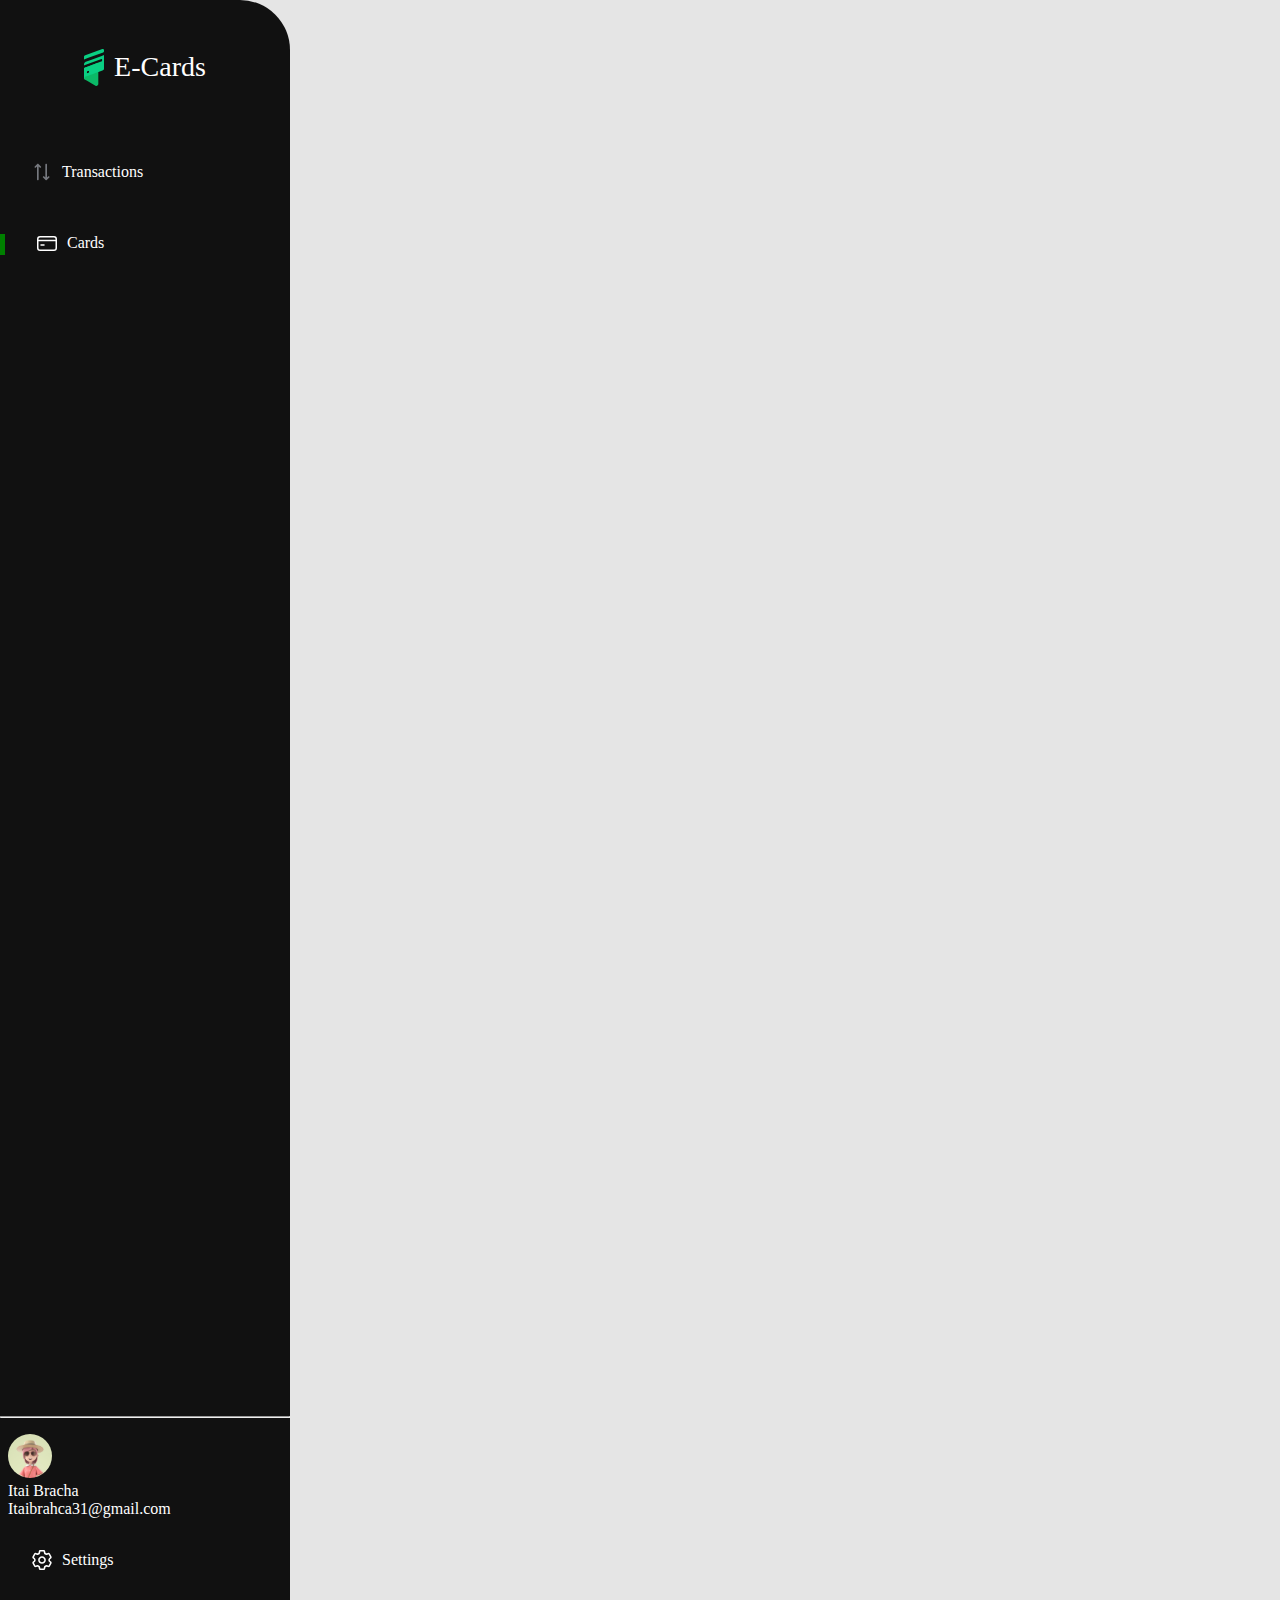
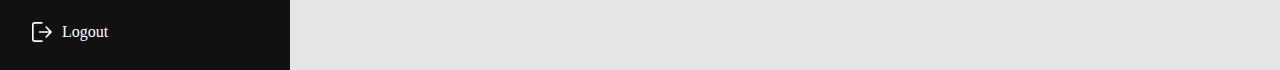
==== e-card/index.html @ f879892e "update projects" ====
<!DOCTYPE html>
<html lang="en">
    <head>
        <meta charset="UTF-8" />
        <meta http-equiv="X-UA-Compatible" content="IE=edge" />
        <meta name="viewport" content="width=device-width, initial-scale=1.0" />
        <link rel="stylesheet" href="../../global.css" />
        <link rel="stylesheet" href="style.css" />
        <title>Document</title>
    </head>
    <body>
        <div class="container">
            <div class="row">
                <div class="col-2">
                    <div class="left-menu">
                        <div class="title">
                            <label>
                                <img src="icons/icon-wallet.svg" alt="wallet" />
                                <span>E-Cards</span>
                            </label>
                        </div>
                        <div class="menu-list">
                            <div class="menu-item transactions">
                                <div class="menu-item-title">
                                    <a href="#">
                                        <label>
                                            <img
                                                src="./icons/icon-arrows.svg"
                                                alt=""
                                            />
                                            <span>Transactions</span>
                                        </label>
                                    </a>
                                </div>
                            </div>
                            <div class="menu-item card">
                                <div class="menu-item-block active">
                                    <div class="menu-item-title">
                                        <a href="#">
                                            <label>
                                                <img
                                                    src="./icons/icon-card.svg"
                                                    alt=""
                                                />
                                                <span>Cards</span>
                                            </label>
                                        </a>
                                    </div>
                                </div>
                            </div>
                        </div>
                        <div class="user-menu">
                            <div><hr /></div>
                            <div class="user-info">
                                <div class="row">
                                    <div class="col-3">
                                        <img
                                            src="./icons/icon-user-logo.svg"
                                            alt=""
                                        />
                                    </div>
                                    <div class="col">
                                        <p class="user-name">Itai Bracha</p>
                                        <p class="user-email">
                                            Itaibrahca31@gmail.com
                                        </p>
                                    </div>
                                </div>
                            </div>
                            <div class="menu-item settings">
                                <div class="menu-item-block">
                                    <div class="menu-item-title">
                                        <a href="#">
                                            <label>
                                                <img
                                                    src="./icons/icon-settings.svg"
                                                    alt=""
                                                />
                                                <span>Settings</span>
                                            </label>
                                        </a>
                                    </div>
                                </div>
                            </div>
                            <div class="menu-item logout">
                                <div class="menu-item-block">
                                    <div class="menu-item-title">
                                        <a href="#">
                                            <label>
                                                <img
                                                    src="./icons/icon-logout.svg"
                                                    alt=""
                                                />
                                                <span>Logout</span>
                                            </label>
                                        </a>
                                    </div>
                                </div>
                            </div>
                        </div>
                    </div>
                </div>
                <div class="col-10">
                    <div class="row">
                        <div class="col-4">
                            <h2>Cards</h2>
                        </div>
                    </div>
                    <div class="row">
                        <div class="bank-card">
                            <div class="row">
                                <div class="col-8 balance-info">
                                    <p>Current Balance</p>
                                    <p>$4,570,80</p>
                                </div>
                                <div class="col-4 bank-card_log">
                                    <img src="./icons/icon-visa.svg" alt="" />
                                </div>
                            </div>
                            <div class="row">
                                <div class="col-12">
                                    <p>5294 2436 4780 2468</p>
                                </div>
                            </div>
                            <div class="row">
                                <div class="col-4">
                                    <p>NAME</p>
                                    <p>Itai Bracha</p>
                                </div>
                                <div class="col-4">
                                    <p>Valid Thru</p>
                                    <p>12/24</p>
                                </div>
                                <div class="col-3">
                                    <p>CVV</p>
                                    <p>344</p>
                                </div>
                            </div>
                        </div>
                        <div class="bank-card_empty">
                            <img src="./icons/icon-add-card.svg" alt="" />
                            <p>Add new Card</p>
                        </div>
                    </div>
                    <div class="row">
                        
                        <div class="col-4">
                            <h2>Transactions</h2>
                        </div>
                    </div>
                    <input id="input" type="text" />
        <button id="find">find</button>
                    <div class="row">
                    
                        <div class="transactions-table">
                            
        <table class="table">
            <table id="test">
                <tr class="headTable">
                    <th></th>
                    <th colspan="2">Name</th>
                    <th colspan="2">User credentials</th>
                    <th>Last Transcation</th>
                    <th>Status</th>
                    <th>End date</th>
                    <th>Total used</th>
                    <th></th>
                </tr>
            </table>
        </table>
        
        <script src="table.js"></script>

                        </div>
                    </div>
                </div>
            </div>
        </div>
    </body>
</html>
---- e-card/style.css ----
body {
    font-size: 16px;
    background: #e5e5e5;
    margin: 0;
    font-family: 'Inter', sans-serif;
}



.container {
    width: 100%;
    height: 100%;
    display: flex;
    background-color: var(--main-background-color);
    font-family: 'Inter';
    overflow: auto;
}

.container .col-2 {
    background: #111111;
    height: 100%;
    border-radius: 0px 50px 0px 0px;
    min-width: 290px;
    width: 290px;
}

.left-menu {
    display: flex;
    flex-direction: column;
    justify-content: space-between;
    height: 100%;
}

.menu-list {
    flex: 1;
}

.title {
    padding-top: 3rem;
    color: #ffffff;
    text-align: center;
}

.menu-list {
    padding-top: 3rem;
}

.left-menu label span {
    font-size: 28px;
}

.left-menu label img {
    margin-right: 10px;
}

.left-menu label {
    display: inline-flex;
    align-items: center;
}

.active {
    border-left: 5px solid green;
    color: #ffffff;
}

.user-info {
    color: #ffffff;
    padding: 0.5rem 0.5rem 0.5rem 0.5rem;
}

.user-info p {
    margin: 0;
}

.menu-item {
    color: #babec8;
    padding: 1.5rem 0 1.5rem 0;
}

.menu-item-title {
    margin-left: 2rem;
}

.menu-item-title label {
    display: inline-flex;
    align-items: center;
}

.menu-item-title label span {
    font-size: 1rem;
}

.menu-item-title a {
    text-decoration: none;
    color: #ffffff; 
}

.bank-card {
    width: 315px;
    height: 184px;
    background: linear-gradient(138.85deg, #0acf83 20.79%, #0bb967 83.47%);
    box-shadow: 0px 4px 30px rgba(0, 0, 0, 0.12);
    border-radius: 12px;
    color: #ffffff;
    margin: 10px;
}

.bank-card .row {
    padding-left: 1rem;
}

.bank-card_log {
    padding: 1rem;
}

.col-4 p{
    margin: 5px;
}

.col-3 p{
    margin: 5px;
}

.col-12 p{
margin: 5px;
}

.bank-card_empty {
    display: flex;
    flex-direction: column;
    justify-content: center;
    width: 315px;
    padding: 3rem 0 3rem 0;
    align-items: center;
    border: 2px dashed #6b6f7b;
    border-radius: 12px;
    box-sizing: border-box;
    cursor: pointer;
    margin: 10px;
}


.transactions-table{
    margin: 10px;
    background-color: white;
    border-radius: 10px;
}

.done {
    color: green;
}
.pending {
    color: orange;
}

.table {
    font-family: Cambria, Cochin, Georgia, Times, 'Times New Roman', serif;
    background-color: #ffffff;
    border-collapse: collapse;
    border-radius: 30px 30px 0px 0px;
}

.upRow {
    font-size: 16px;
    font-weight: 600;
}

.headTable {
    border-bottom: solid black;
    font-size: 18px;
}

tr td {
    padding: 5px;
    text-align: left;
}

tr th {
    padding: 8px;
    text-align: left;
    visibility: center;
}

.dot {
    writing-mode: tb-rl;
    text-align: center;
}

#input{
    margin: 10px;
}

.col-4{
    margin: 10px;
}
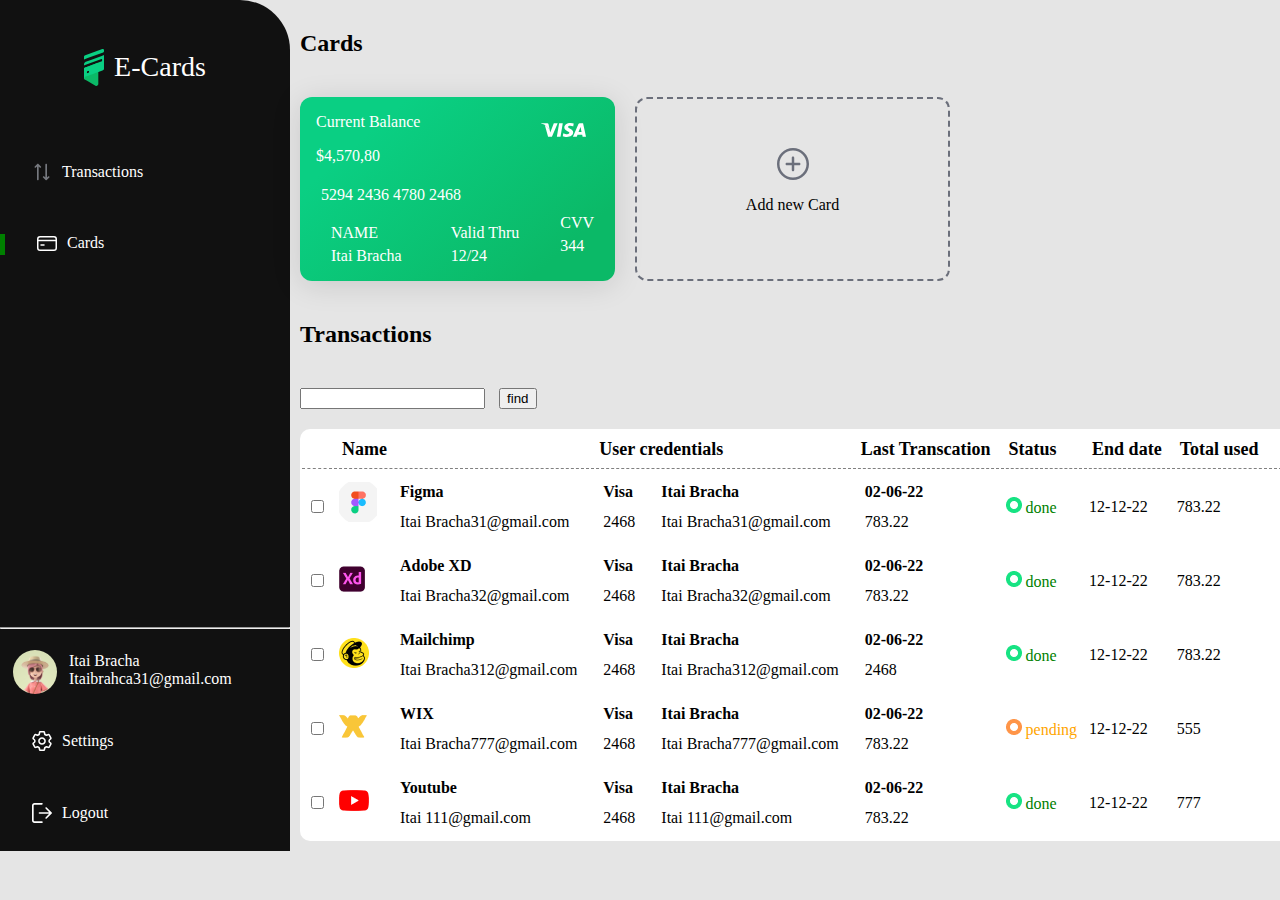
==== commit dd865953: "update projects" ====
--- a/e-card/index.html
+++ b/e-card/index.html
@@ -1,162 +1,142 @@
 <!DOCTYPE html>
 <html lang="en">
-    <head>
-        <meta charset="UTF-8" />
-        <meta http-equiv="X-UA-Compatible" content="IE=edge" />
-        <meta name="viewport" content="width=device-width, initial-scale=1.0" />
-        <link rel="stylesheet" href="../../global.css" />
-        <link rel="stylesheet" href="style.css" />
-        <title>Document</title>
-    </head>
-    <body>
-        <div class="container">
-            <div class="row">
-                <div class="col-2">
-                    <div class="left-menu">
-                        <div class="title">
-                            <label>
-                                <img src="icons/icon-wallet.svg" alt="wallet" />
-                                <span>E-Cards</span>
-                            </label>
-                        </div>
-                        <div class="menu-list">
-                            <div class="menu-item transactions">
-                                <div class="menu-item-title">
-                                    <a href="#">
-                                        <label>
-                                            <img
-                                                src="./icons/icon-arrows.svg"
-                                                alt=""
-                                            />
-                                            <span>Transactions</span>
-                                        </label>
-                                    </a>
-                                </div>
-                            </div>
-                            <div class="menu-item card">
-                                <div class="menu-item-block active">
-                                    <div class="menu-item-title">
-                                        <a href="#">
-                                            <label>
-                                                <img
-                                                    src="./icons/icon-card.svg"
-                                                    alt=""
-                                                />
-                                                <span>Cards</span>
-                                            </label>
-                                        </a>
-                                    </div>
-                                </div>
-                            </div>
-                        </div>
-                        <div class="user-menu">
-                            <div><hr /></div>
-                            <div class="user-info">
-                                <div class="row">
-                                    <div class="col-3">
-                                        <img
-                                            src="./icons/icon-user-logo.svg"
-                                            alt=""
-                                        />
-                                    </div>
-                                    <div class="col">
-                                        <p class="user-name">Itai Bracha</p>
-                                        <p class="user-email">
-                                            Itaibrahca31@gmail.com
-                                        </p>
-                                    </div>
-                                </div>
-                            </div>
-                            <div class="menu-item settings">
-                                <div class="menu-item-block">
-                                    <div class="menu-item-title">
-                                        <a href="#">
-                                            <label>
-                                                <img
-                                                    src="./icons/icon-settings.svg"
-                                                    alt=""
-                                                />
-                                                <span>Settings</span>
-                                            </label>
-                                        </a>
-                                    </div>
-                                </div>
-                            </div>
-                            <div class="menu-item logout">
-                                <div class="menu-item-block">
-                                    <div class="menu-item-title">
-                                        <a href="#">
-                                            <label>
-                                                <img
-                                                    src="./icons/icon-logout.svg"
-                                                    alt=""
-                                                />
-                                                <span>Logout</span>
-                                            </label>
-                                        </a>
-                                    </div>
-                                </div>
-                            </div>
-                        </div>
-                    </div>
+  <head>
+    <meta charset="UTF-8" />
+    <meta http-equiv="X-UA-Compatible" content="IE=edge" />
+    <meta name="viewport" content="width=device-width, initial-scale=1.0" />
+    <link rel="stylesheet" href="../../global.css" />
+    <link rel="stylesheet" href="style.css" />
+    <title>Document</title>
+  </head>
+  <body>
+    <div class="container">
+      <div class="row">
+        <div class="col-2">
+          <div class="left-menu">
+            <div class="title">
+              <label>
+                <img src="icons/icon-wallet.svg" alt="wallet" />
+                <span>E-Cards</span>
+              </label>
+            </div>
+            <div class="menu-list">
+              <div class="menu-item transactions">
+                <div class="menu-item-title">
+                  <a href="#">
+                    <label>
+                      <img src="./icons/icon-arrows.svg" alt="" />
+                      <span>Transactions</span>
+                    </label>
+                  </a>
                 </div>
-                <div class="col-10">
-                    <div class="row">
-                        <div class="col-4">
-                            <h2>Cards</h2>
-                        </div>
-                    </div>
-                    <div class="row">
-                        <div class="bank-card">
-                            <div class="row">
-                                <div class="col-8 balance-info">
-                                    <p>Current Balance</p>
-                                    <p>$4,570,80</p>
-                                </div>
-                                <div class="col-4 bank-card_log">
-                                    <img src="./icons/icon-visa.svg" alt="" />
-                                </div>
-                            </div>
-                            <div class="row">
-                                <div class="col-12">
-                                    <p>5294 2436 4780 2468</p>
-                                </div>
-                            </div>
-                            <div class="row">
-                                <div class="col-4">
-                                    <p>NAME</p>
-                                    <p>Itai Bracha</p>
-                                </div>
-                                <div class="col-4">
-                                    <p>Valid Thru</p>
-                                    <p>12/24</p>
-                                </div>
-                                <div class="col-3">
-                                    <p>CVV</p>
-                                    <p>344</p>
-                                </div>
-                            </div>
-                        </div>
-                        <div class="bank-card_empty">
-                            <img src="./icons/icon-add-card.svg" alt="" />
-                            <p>Add new Card</p>
-                        </div>
-                    </div>
-                    <div class="row">
-                        
-                        <div class="col-4">
-                            <h2>Transactions</h2>
-                        </div>
-                    </div>
-                    <input id="input" type="text" />
-        <button id="find">find</button>
-                    <div class="row">
-                    
-                        <div class="transactions-table">
-                            
-        <table class="table">
-            <table id="test">
-                <tr class="headTable">
+              </div>
+              <div class="menu-item card">
+                <div class="menu-item-block active">
+                  <div class="menu-item-title">
+                    <a href="#">
+                      <label>
+                        <img src="./icons/icon-card.svg" alt="" />
+                        <span>Cards</span>
+                      </label>
+                    </a>
+                  </div>
+                </div>
+              </div>
+            </div>
+            <div class="user-menu">
+              <div><hr /></div>
+              <div class="user-info">
+                <div class="row">
+                  <div class="col-3-user-logo">
+                    <img src="./icons/icon-user-logo.svg" alt="" />
+                  </div>
+                  <div class="col user-data">
+                    <p class="user-name">Itai Bracha</p>
+                    <p class="user-email">Itaibrahca31@gmail.com</p>
+                  </div>
+                </div>
+              </div>
+              <div class="menu-item settings">
+                <div class="menu-item-block">
+                  <div class="menu-item-title">
+                    <a href="#">
+                      <label>
+                        <img src="./icons/icon-settings.svg" alt="" />
+                        <span>Settings</span>
+                      </label>
+                    </a>
+                  </div>
+                </div>
+              </div>
+              <div class="menu-item logout">
+                <div class="menu-item-block">
+                  <div class="menu-item-title">
+                    <a href="#">
+                      <label>
+                        <img src="./icons/icon-logout.svg" alt="" />
+                        <span>Logout</span>
+                      </label>
+                    </a>
+                  </div>
+                </div>
+              </div>
+            </div>
+          </div>
+        </div>
+        <div class="col-10">
+          <div class="row">
+            <div class="col-4">
+              <h2>Cards</h2>
+            </div>
+          </div>
+          <div class="row">
+            <div class="bank-card">
+              <div class="row">
+                <div class="col-8 balance-info">
+                  <p>Current Balance</p>
+                  <p>$4,570,80</p>
+                </div>
+                <div class="col-4 bank-card_log">
+                  <img src="./icons/icon-visa.svg" alt="" />
+                </div>
+              </div>
+              <div class="row">
+                <div class="col-12">
+                  <p>5294 2436 4780 2468</p>
+                </div>
+              </div>
+              <div class="row">
+                <div class="col-4">
+                  <p>NAME</p>
+                  <p>Itai Bracha</p>
+                </div>
+                <div class="col-4">
+                  <p>Valid Thru</p>
+                  <p>12/24</p>
+                </div>
+                <div class="col-3">
+                  <p>CVV</p>
+                  <p>344</p>
+                </div>
+              </div>
+            </div>
+            <div class="bank-card_empty">
+              <img src="./icons/icon-add-card.svg" alt="" />
+              <p>Add new Card</p>
+            </div>
+          </div>
+          <div class="row">
+            <div class="col-4">
+              <h2>Transactions</h2>
+            </div>
+          </div>
+          <input id="input" type="text" />
+          <button id="find">find</button>
+          <div class="row">
+            <div class="transactions-table">
+              <table class="table">
+                <table id="test">
+                  <tr class="headTable">
                     <th></th>
                     <th colspan="2">Name</th>
                     <th colspan="2">User credentials</th>
@@ -165,16 +145,15 @@
                     <th>End date</th>
                     <th>Total used</th>
                     <th></th>
-                </tr>
-            </table>
-        </table>
-        
-        <script src="table.js"></script>
+                  </tr>
+                </table>
+              </table>
 
-                        </div>
-                    </div>
-                </div>
+              <script type="module" src="table.js"></script>
             </div>
+          </div>
         </div>
-    </body>
+      </div>
+    </div>
+  </body>
 </html>
--- a/global.css
+++ b/global.css
@@ -0,0 +1,68 @@
+.container {
+    width: 100%;
+}
+
+.row {
+    display: flex;
+}
+
+.col {
+    flex-basis: 0;
+    flex-grow: 1;
+    max-width: 100%;
+}
+
+.col-2 {
+    flex: 0 0 16.666667%;
+    max-width: 16.666667%;
+}
+
+.col-3 {
+    flex: 0 0 25%;
+    max-width: 25%;
+}
+
+.col-4 {
+    flex: 0 0 33.333333%;
+    max-width: 33.333333%;
+}
+
+.col-5 {
+    flex: 0 0 41.666667%;
+    max-width: 41.666667%;
+}
+
+.col-6 {
+    flex: 0 0 50%;
+    max-width: 50%;
+}
+
+.col-7 {
+    flex: 0 0 58.333333%;
+    max-width: 58.333333%;
+}
+
+.col-8 {
+    flex: 0 0 66.666667%;
+    max-width: 66.666667%;
+}
+
+.col-9 {
+    flex: 0 0 75%;
+    max-width: 75%;
+}
+
+.col-10 {
+    flex: 0 0 83.333333%;
+    max-width: 83.333333%;
+}
+
+.col-11 {
+    flex: 0 0 91.666667%;
+    max-width: 91.666667%;
+}
+
+.col-12 {
+    flex: 0 0 100%;
+    max-width: 100%;
+}--- a/e-card/style.css
+++ b/e-card/style.css
@@ -1,195 +1,205 @@
 body {
-    font-size: 16px;
-    background: #e5e5e5;
-    margin: 0;
-    font-family: 'Inter', sans-serif;
-}
-
-
+  font-size: 16px;
+  background: #e5e5e5;
+  margin: 0;
+  font-family: "Inter", sans-serif;
+}
 
 .container {
-    width: 100%;
-    height: 100%;
-    display: flex;
-    background-color: var(--main-background-color);
-    font-family: 'Inter';
-    overflow: auto;
+  width: 100%;
+  height: 100%;
+  display: flex;
+  background-color: var(--main-background-color);
+  font-family: "Inter";
+  overflow: auto;
 }
 
 .container .col-2 {
-    background: #111111;
-    height: 100%;
-    border-radius: 0px 50px 0px 0px;
-    min-width: 290px;
-    width: 290px;
+  background: #111111;
+  height: 100%;
+  border-radius: 0px 50px 0px 0px;
+  min-width: 290px;
+  width: 290px;
 }
 
 .left-menu {
-    display: flex;
-    flex-direction: column;
-    justify-content: space-between;
-    height: 100%;
+  display: flex;
+  flex-direction: column;
+  justify-content: space-between;
+  height: 100%;
 }
 
 .menu-list {
-    flex: 1;
+  flex: 1;
 }
 
 .title {
-    padding-top: 3rem;
-    color: #ffffff;
-    text-align: center;
+  padding-top: 3rem;
+  color: #ffffff;
+  text-align: center;
 }
 
 .menu-list {
-    padding-top: 3rem;
+  padding-top: 3rem;
 }
 
 .left-menu label span {
-    font-size: 28px;
+  font-size: 28px;
 }
 
 .left-menu label img {
-    margin-right: 10px;
+  margin-right: 10px;
 }
 
 .left-menu label {
-    display: inline-flex;
-    align-items: center;
+  display: inline-flex;
+  align-items: center;
 }
 
 .active {
-    border-left: 5px solid green;
-    color: #ffffff;
+  border-left: 5px solid green;
+  color: #ffffff;
 }
 
 .user-info {
-    color: #ffffff;
-    padding: 0.5rem 0.5rem 0.5rem 0.5rem;
+  color: #ffffff;
+  padding: 0.5rem 0.5rem 0.5rem 0.5rem;
 }
 
 .user-info p {
-    margin: 0;
+  margin: 0px;
 }
 
 .menu-item {
-    color: #babec8;
-    padding: 1.5rem 0 1.5rem 0;
+  color: #babec8;
+  padding: 1.5rem 0 1.5rem 0;
 }
 
 .menu-item-title {
-    margin-left: 2rem;
+  margin-left: 2rem;
 }
 
 .menu-item-title label {
-    display: inline-flex;
-    align-items: center;
+  display: inline-flex;
+  align-items: center;
 }
 
 .menu-item-title label span {
-    font-size: 1rem;
+  font-size: 1rem;
 }
 
 .menu-item-title a {
-    text-decoration: none;
-    color: #ffffff; 
+  text-decoration: none;
+  color: #ffffff;
 }
 
 .bank-card {
-    width: 315px;
-    height: 184px;
-    background: linear-gradient(138.85deg, #0acf83 20.79%, #0bb967 83.47%);
-    box-shadow: 0px 4px 30px rgba(0, 0, 0, 0.12);
-    border-radius: 12px;
-    color: #ffffff;
-    margin: 10px;
+  width: 315px;
+  height: 184px;
+  background: linear-gradient(138.85deg, #0acf83 20.79%, #0bb967 83.47%);
+  box-shadow: 0px 4px 30px rgba(0, 0, 0, 0.12);
+  border-radius: 12px;
+  color: #ffffff;
+  margin: 10px;
 }
 
 .bank-card .row {
-    padding-left: 1rem;
+  padding-left: 1rem;
 }
 
 .bank-card_log {
-    padding: 1rem;
-}
-
-.col-4 p{
-    margin: 5px;
-}
-
-.col-3 p{
-    margin: 5px;
-}
-
-.col-12 p{
-margin: 5px;
+  padding: 1rem;
+}
+
+.col-4 p {
+  margin: 5px;
+}
+
+.col-3-user-logo {
+  display: flex;
+  justify-content: center;
+  margin: 5px;
+  max-width: 25%;
+}
+
+.user-data {
+  margin: 7px;
+}
+
+.col-3 p {
+  margin: 5px;
+}
+
+.col-12 p {
+  margin: 5px;
 }
 
 .bank-card_empty {
-    display: flex;
-    flex-direction: column;
-    justify-content: center;
-    width: 315px;
-    padding: 3rem 0 3rem 0;
-    align-items: center;
-    border: 2px dashed #6b6f7b;
-    border-radius: 12px;
-    box-sizing: border-box;
-    cursor: pointer;
-    margin: 10px;
-}
-
-
-.transactions-table{
-    margin: 10px;
-    background-color: white;
-    border-radius: 10px;
+  display: flex;
+  flex-direction: column;
+  justify-content: center;
+  width: 315px;
+  padding: 3rem 0 3rem 0;
+  align-items: center;
+  border: 2px dashed #6b6f7b;
+  border-radius: 12px;
+  box-sizing: border-box;
+  cursor: pointer;
+  margin: 10px;
+}
+
+.transactions-table {
+  margin: 10px;
+  background-color: white;
+  border-radius: 10px;
 }
 
 .done {
-    color: green;
+  color: green;
 }
 .pending {
-    color: orange;
+  color: orange;
 }
 
 .table {
-    font-family: Cambria, Cochin, Georgia, Times, 'Times New Roman', serif;
-    background-color: #ffffff;
-    border-collapse: collapse;
-    border-radius: 30px 30px 0px 0px;
+  font-family: Cambria, Cochin, Georgia, Times, "Times New Roman", serif;
+  background-color: #ffffff;
+  border-collapse: collapse;
+  border-radius: 30px 30px 0px 0px;
 }
 
 .upRow {
-    font-size: 16px;
-    font-weight: 600;
+  font-size: 16px;
+  font-weight: 600;
 }
 
 .headTable {
-    border-bottom: solid black;
-    font-size: 18px;
+  border-bottom: solid black;
+  font-size: 18px;
 }
 
 tr td {
-    padding: 5px;
-    text-align: left;
+  padding: 5px;
+  text-align: left;
 }
 
 tr th {
-    padding: 8px;
-    text-align: left;
-    visibility: center;
+  border-bottom: 0.7px gray;
+  border-bottom-style: dashed;
+  padding: 8px;
+  text-align: left;
+  visibility: center;
 }
 
 .dot {
-    writing-mode: tb-rl;
-    text-align: center;
-}
-
-#input{
-    margin: 10px;
-}
-
-.col-4{
-    margin: 10px;
-}+  writing-mode: tb-rl;
+  text-align: center;
+}
+
+#input {
+  margin: 10px;
+}
+
+.col-4 {
+  margin: 10px;
+}
